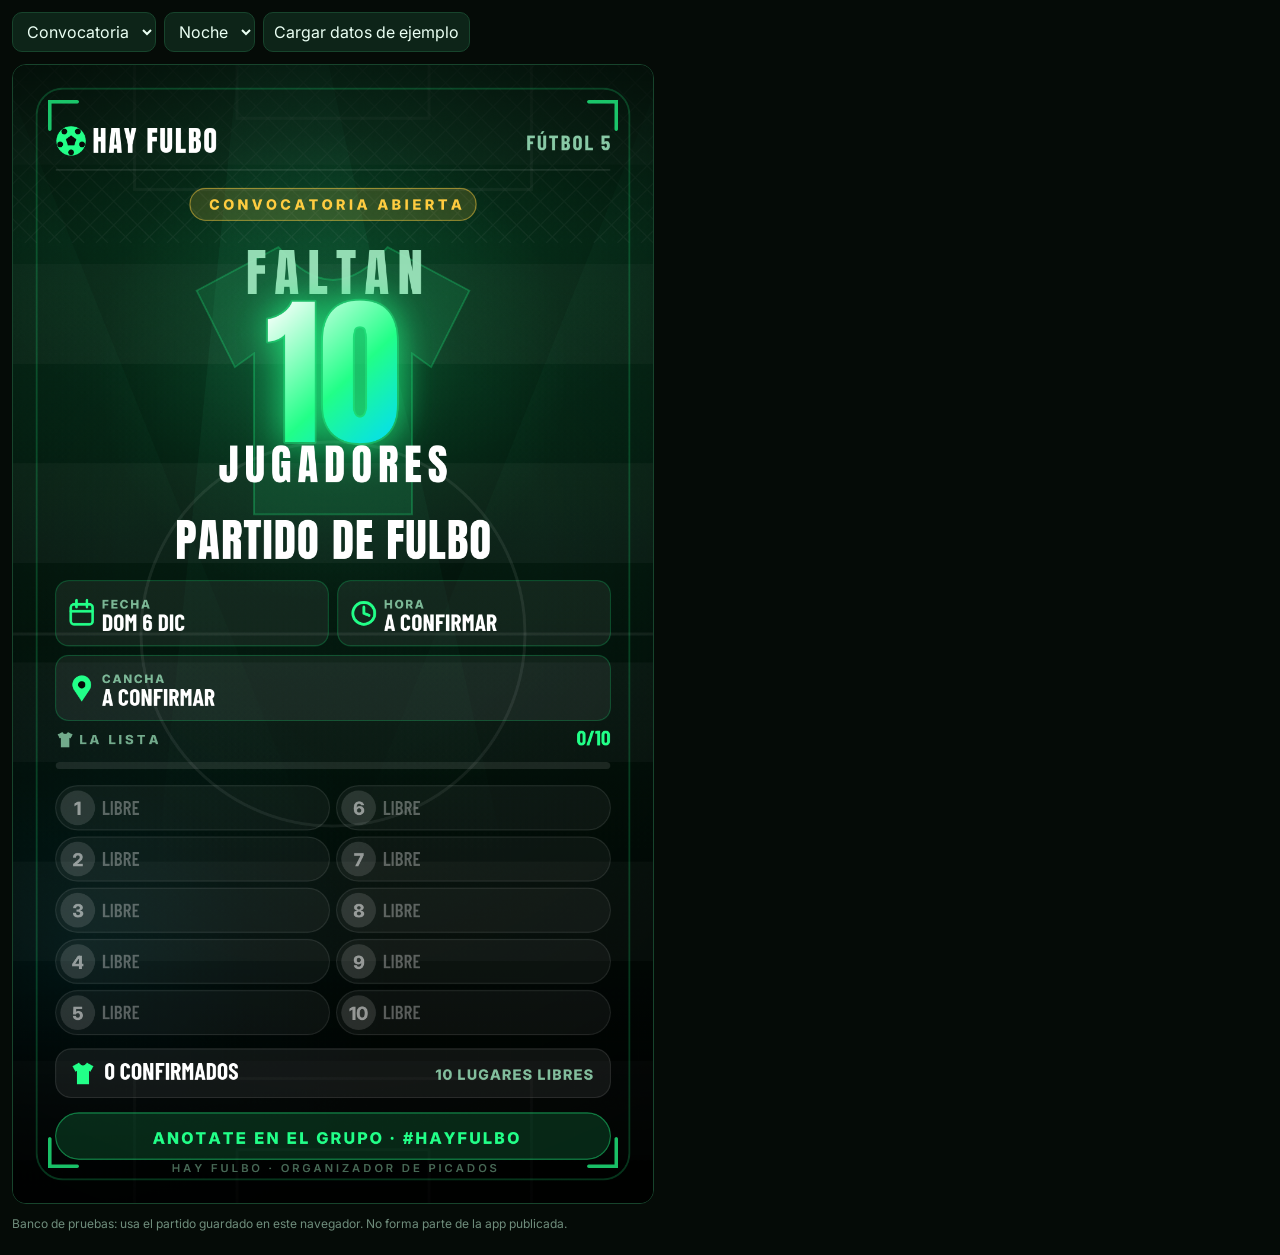
==== tools/preview.html @ 55d99174 "Hay Fulbo: organizador de picados con flyers 9:16 Reescritura completa de la app de un solo archivo " ====
<!DOCTYPE html>
<html lang="es">
<head>
<meta charset="UTF-8">
<meta name="viewport" content="width=device-width, initial-scale=1">
<title>Hay Fulbo · banco de pruebas de flyers</title>
<link href="https://fonts.googleapis.com/css2?family=Anton&family=Barlow+Condensed:wght@500;600;700&family=Inter:wght@400;500;600;800&display=swap" rel="stylesheet">
<style>
  body{margin:0;background:#050b07;color:#eafff3;font-family:Inter,system-ui,sans-serif;padding:12px}
  .bar{display:flex;gap:8px;flex-wrap:wrap;margin-bottom:12px}
  select,button{background:#0d2418;color:#eafff3;border:1px solid #17442c;border-radius:10px;padding:8px 10px;font:inherit}
  canvas{width:100%;max-width:640px;display:block;border-radius:14px;border:1px solid #17442c}
  p{font-size:12px;color:#6f8d7c}
</style>
</head>
<body>
<div class="bar">
  <select id="kind">
    <option value="call">Convocatoria</option>
    <option value="teams">Formaciones</option>
    <option value="mvp">Figura</option>
  </select>
  <select id="theme"></select>
  <button id="seed">Cargar datos de ejemplo</button>
</div>
<canvas id="c" width="1080" height="1920"></canvas>
<p>Banco de pruebas: usa el partido guardado en este navegador. No forma parte de la app publicada.</p>

<script src="../js/util.js"></script>
<script src="../js/state.js"></script>
<script src="../js/teams.js"></script>
<script src="../js/canvas-kit.js"></script>
<script src="../js/themes.js"></script>
<script src="../js/flyers.js"></script>
<script>
const store = HF.store;
store.load();

const themeSel = document.getElementById('theme');
HF.themes.list.forEach(t => themeSel.appendChild(new Option(t.name, t.id)));
themeSel.value = store.prefs.theme || 'noche';

async function draw(){
  await HF.flyers.render(document.getElementById('kind').value, document.getElementById('c'), store, themeSel.value);
}

document.getElementById('kind').addEventListener('change', draw);
themeSel.addEventListener('change', draw);

document.getElementById('seed').addEventListener('click', () => {
  store.reset(false);
  store.commit(m => {
    m.titulo = 'Clásico de los Jueves';
    m.lugar = 'El Potrero — Sintético 3';
    m.fecha = '2026-09-10';
    m.hora = '21:30';
    m.costo = 48000;
    m.totalPlayers = 10;
  });
  [['Nico','ARQ'],['Mati','DEF'],['Franco','MED'],['Gonza','DEL'],['Tincho','DEF'],
   ['Rodri','MED'],['Juanma','ARQ'],['Lucho','DEL'],['Seba','MED'],['Agustín','DEL'],['Pipa','DEF']]
    .forEach(([n,p]) => store.addPlayer(n, p));
  store.commit(m => {
    m.players.forEach((pl, i) => { pl.score = 4 + ((i * 3) % 7); pl.goals = i % 3 === 0 ? (i % 4) : 0; });
    const t = HF.teams.balance(store.starters);
    m.teams = { a: t.a, b: t.b };
  });
  draw();
});

window.savePNG = async (name) => {
  await draw();
  const r = await fetch('/__save', { method: 'POST', body: JSON.stringify({ name, dataUrl: document.getElementById('c').toDataURL('image/png') }) });
  return (await r.json()).file;
};

draw();
</script>
</body>
</html>
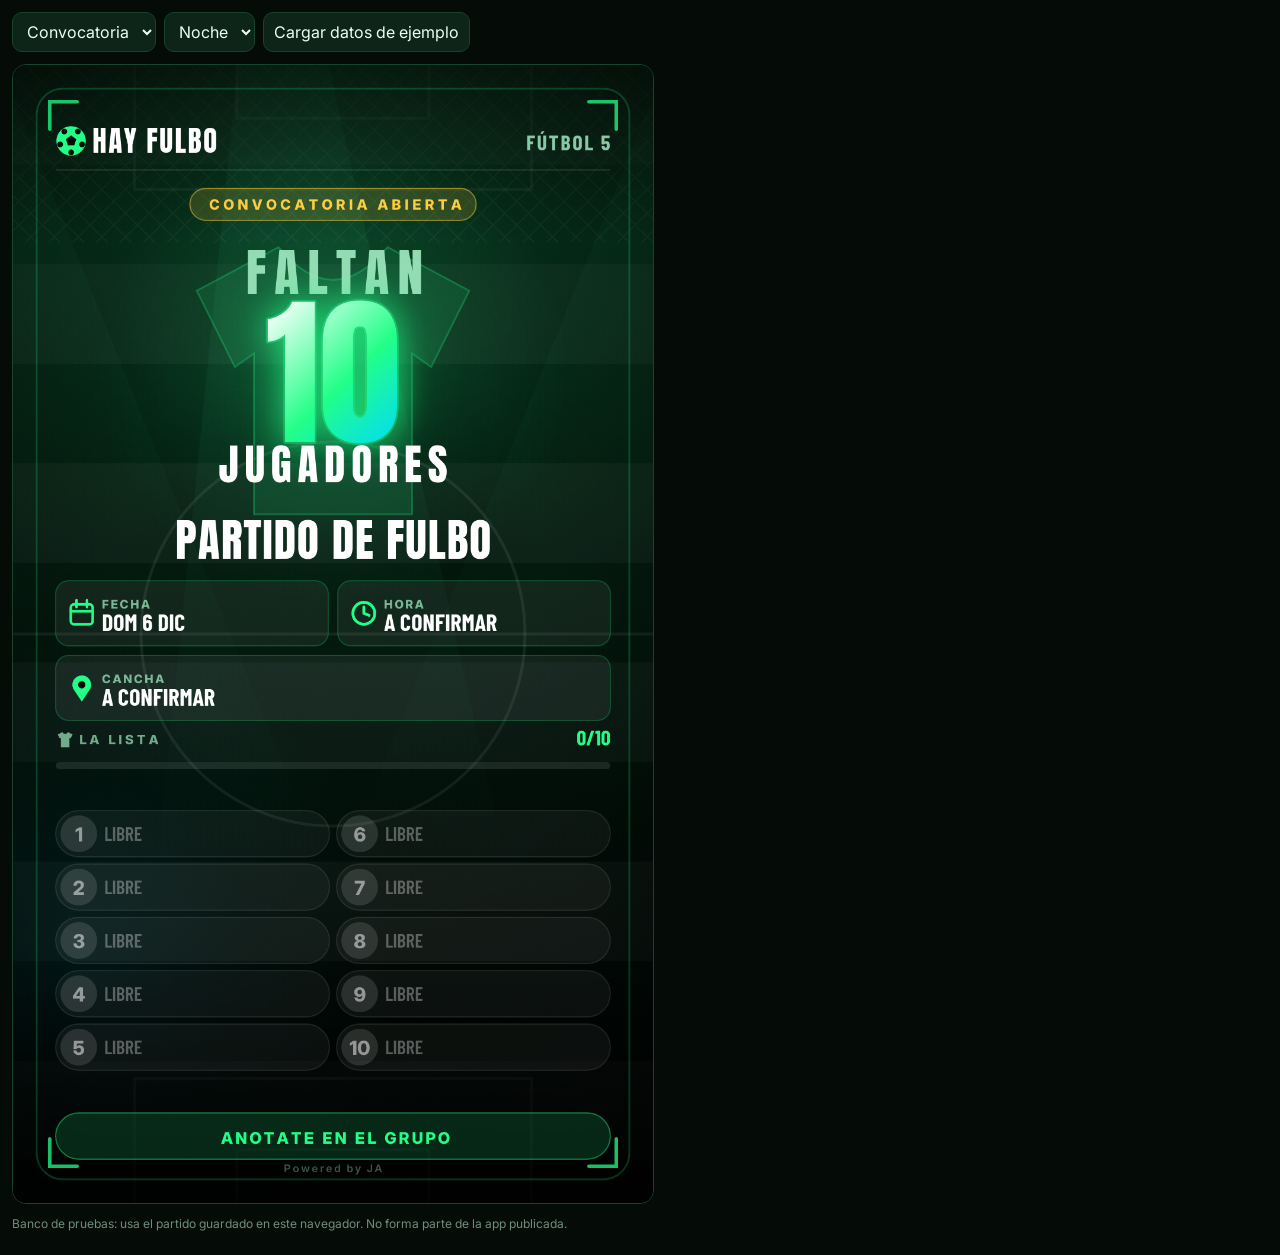
==== commit 6d7ae666: "Pie del flyer: fuera el hashtag, firma discreta abajo - Las llamadas a la acción pierden el "· #HAYF" ====
--- a/tools/preview.html
+++ b/tools/preview.html
@@ -54,7 +54,7 @@
     m.lugar = 'El Potrero — Sintético 3';
     m.fecha = '2026-09-10';
     m.hora = '21:30';
-    m.costo = 48000;
+    m.precio = 4500;
     m.totalPlayers = 10;
   });
   [['Nico','ARQ'],['Mati','DEF'],['Franco','MED'],['Gonza','DEL'],['Tincho','DEF'],
